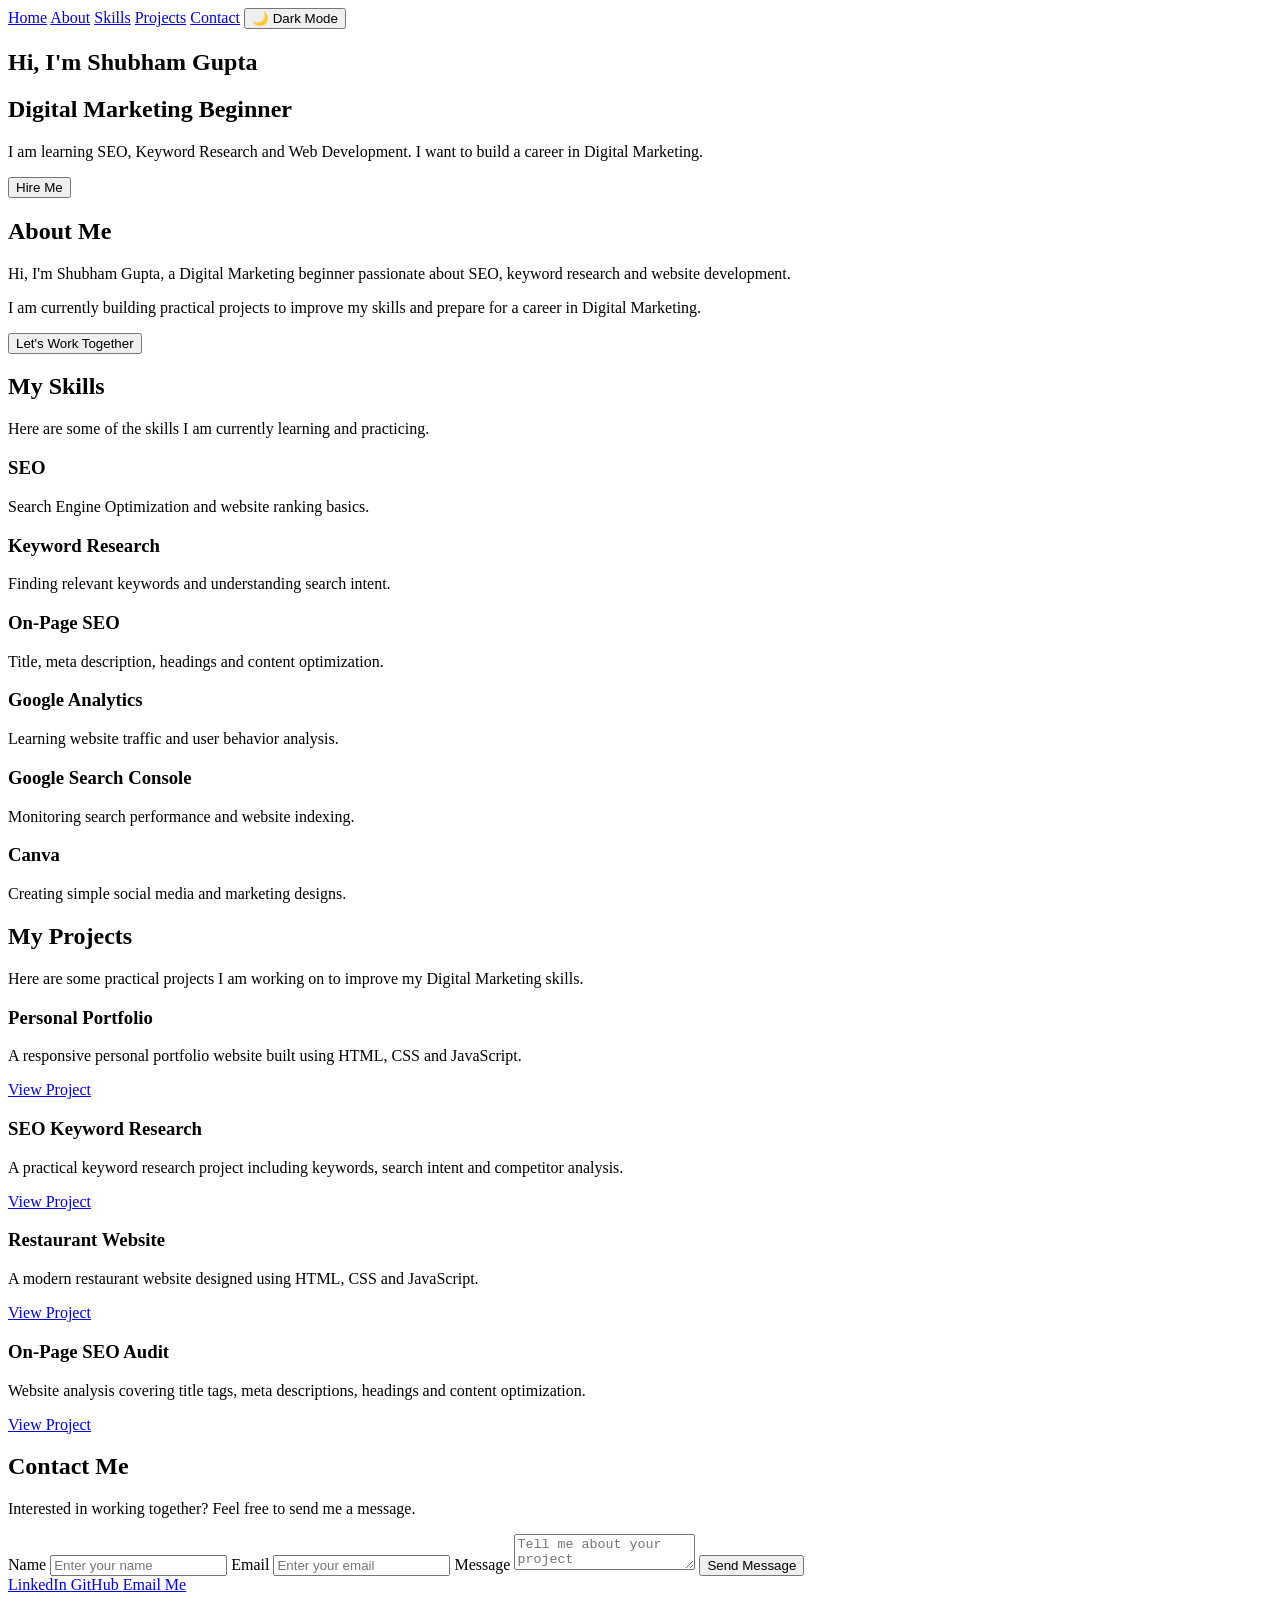
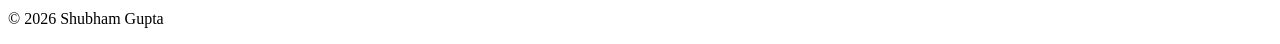
==== index.html @ 44d2be28 "Add files via upload" ====
<!DOCTYPE html>
<html lang="en">

<head>
    <meta charset="UTF-8">
    <meta name="viewport" content="width=device-width, initial-scale=1.0">

    <title>Shubham Gupta | Digital Marketing Portfolio</title>

    <link rel="stylesheet" href="style.css">
</head>

<body>

    <!-- Navigation -->
    <nav>
        <a href="#home">Home</a>
        <a href="#about">About</a>
        <a href="#skills">Skills</a>
        <a href="#projects">Projects</a>
        <a href="#contact">Contact</a>

        <button onclick="toggleDarkMode()">🌙 Dark Mode</button>
    </nav>


    <!-- Main Content -->
    <main>

        <!-- Home -->
        <section id="home" class="hero">

            <h1>Hi, I'm Shubham Gupta</h1>

            <h2>Digital Marketing Beginner</h2>

            <p>
                I am learning SEO, Keyword Research and Web Development.
                I want to build a career in Digital Marketing.
            </p>

            <button class="btn" onclick="showMessage()">
                Hire Me
            </button>

        </section>


        <!-- About -->
<section id="about">

    <h2>About Me</h2>

    <p>
        Hi, I'm Shubham Gupta, a Digital Marketing beginner
        passionate about SEO, keyword research and website development.
    </p>

    <p>
        I am currently building practical projects to improve my
        skills and prepare for a career in Digital Marketing.
    </p>

    <button class="btn" onclick="showMessage()">
        Let's Work Together
    </button>

</section>


   <!-- Skills -->
<section id="skills">

    <h2>My Skills</h2>

    <p>
        Here are some of the skills I am currently learning
        and practicing.
    </p>

    <div class="skill-container">

        <div class="skill-card">
            <h3>SEO</h3>
            <p>Search Engine Optimization and website ranking basics.</p>
        </div>

        <div class="skill-card">
            <h3>Keyword Research</h3>
            <p>Finding relevant keywords and understanding search intent.</p>
        </div>

        <div class="skill-card">
            <h3>On-Page SEO</h3>
            <p>Title, meta description, headings and content optimization.</p>
        </div>

        <div class="skill-card">
            <h3>Google Analytics</h3>
            <p>Learning website traffic and user behavior analysis.</p>
        </div>

        <div class="skill-card">
            <h3>Google Search Console</h3>
            <p>Monitoring search performance and website indexing.</p>
        </div>

        <div class="skill-card">
            <h3>Canva</h3>
            <p>Creating simple social media and marketing designs.</p>
        </div>

    </div>

</section>


<!-- Projects -->
<section id="projects">

    <h2>My Projects</h2>

    <p>
        Here are some practical projects I am working on
        to improve my Digital Marketing skills.
    </p>

    <div class="project-container">

        <div class="project-card">
            <h3>Personal Portfolio</h3>

            <p>
                A responsive personal portfolio website built
                using HTML, CSS and JavaScript.
            </p>

            <a href="#">View Project</a>
        </div>

        <div class="project-card">
            <h3>SEO Keyword Research</h3>

            <p>
                A practical keyword research project including
                keywords, search intent and competitor analysis.
            </p>

            <a href="#">View Project</a>
        </div>

        <div class="project-card">
            <h3>Restaurant Website</h3>

            <p>
                A modern restaurant website designed using
                HTML, CSS and JavaScript.
            </p>

            <a href="#">View Project</a>
        </div>

        <div class="project-card">
            <h3>On-Page SEO Audit</h3>

            <p>
                Website analysis covering title tags, meta
                descriptions, headings and content optimization.
            </p>

            <a href="#">View Project</a>
        </div>

    </div>

</section>

       <!-- Contact -->
<section id="contact">

    <h2>Contact Me</h2>

    <p>
        Interested in working together?
        Feel free to send me a message.
    </p>

    <form id="contactForm">

        <label>Name</label>
        <input 
            type="text" 
            placeholder="Enter your name"
        >

        <label>Email</label>
        <input 
            type="email" 
            placeholder="Enter your email"
        >

        <label>Message</label>
        <textarea 
            placeholder="Tell me about your project"
        ></textarea>

        <button type="submit">
            Send Message
        </button>

    </form>

    <div class="social-links">

    <a href="https://www.linkedin.com/" target="_blank">
        LinkedIn
    </a>

    <a href="https://github.com/" target="_blank">
        GitHub
    </a>

    <a href="mailto:your-email@gmail.com">
        Email Me
    </a>

</div>

</section>
    </main>


    <!-- Footer -->
    <footer>

        <p>
            © 2026 Shubham Gupta
        </p>

    </footer>


    <!-- JavaScript -->
    <script src="script.js"></script>

</body>

</html>
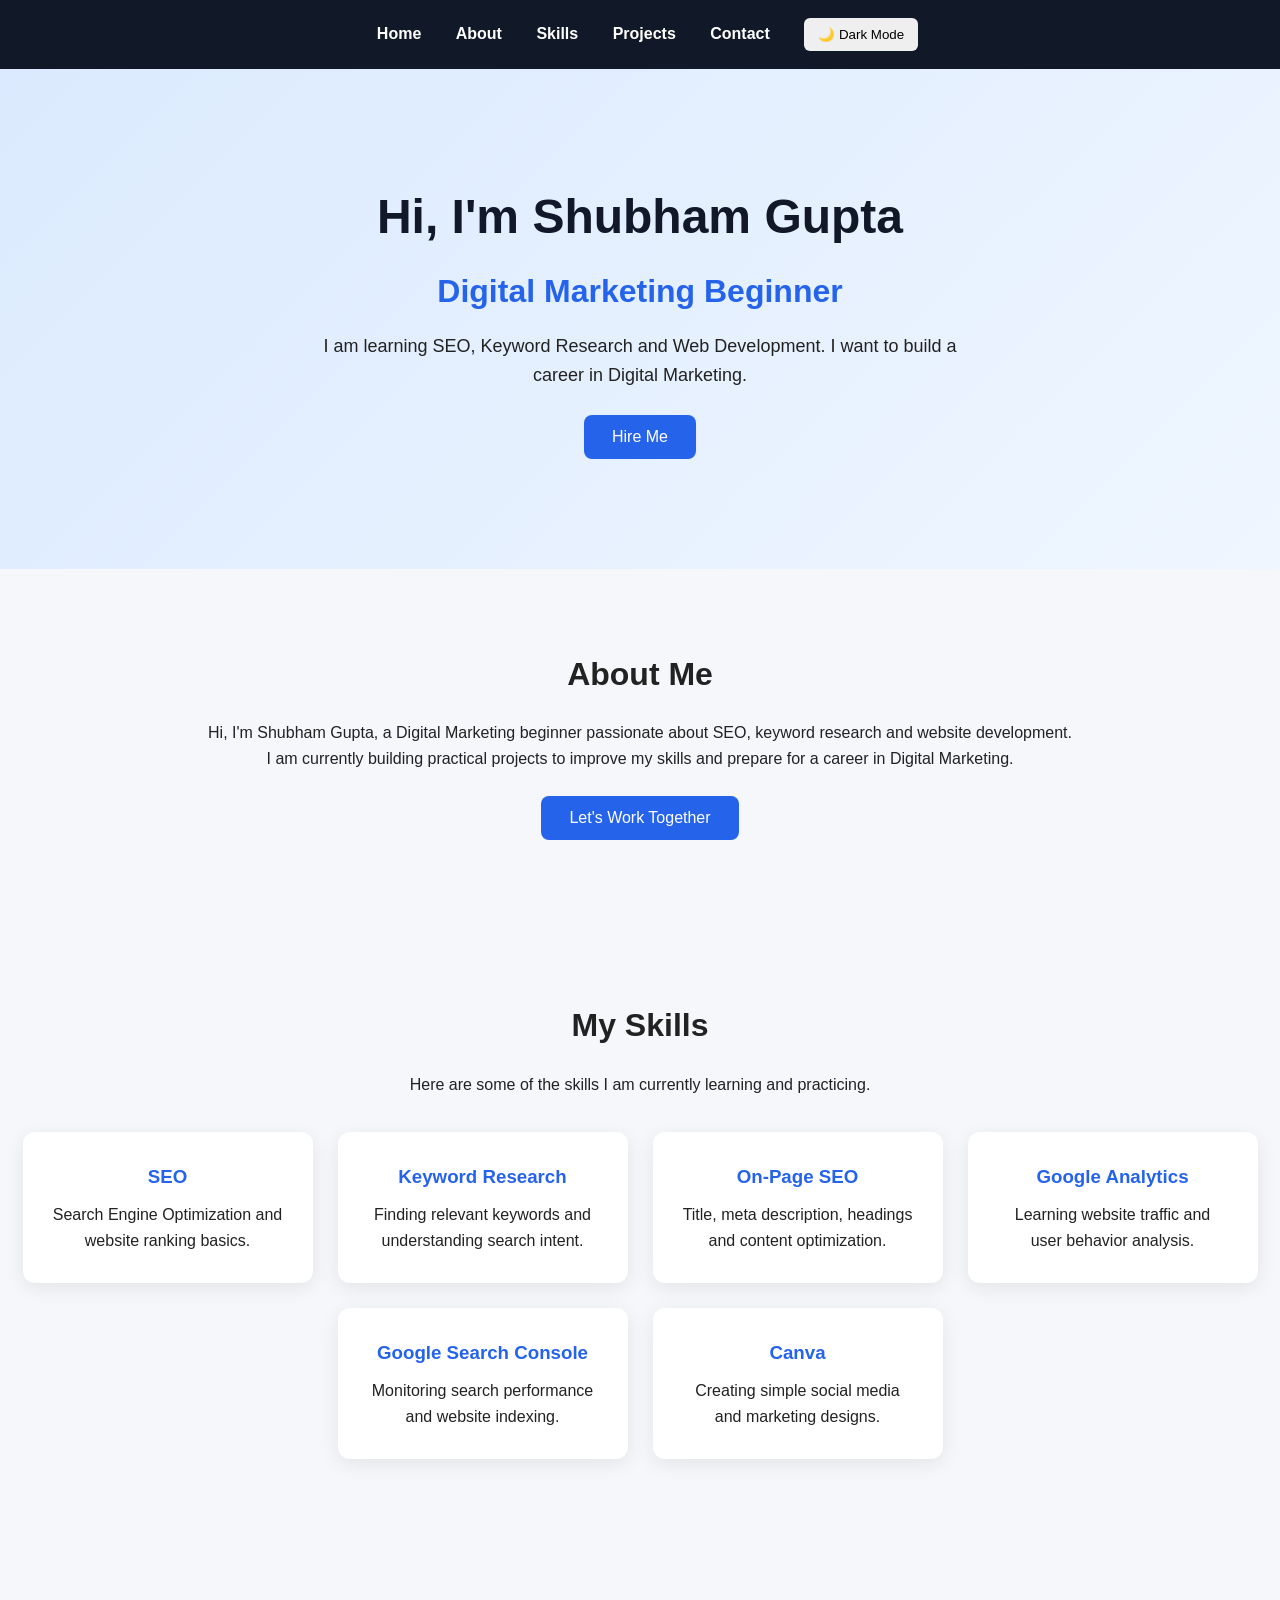
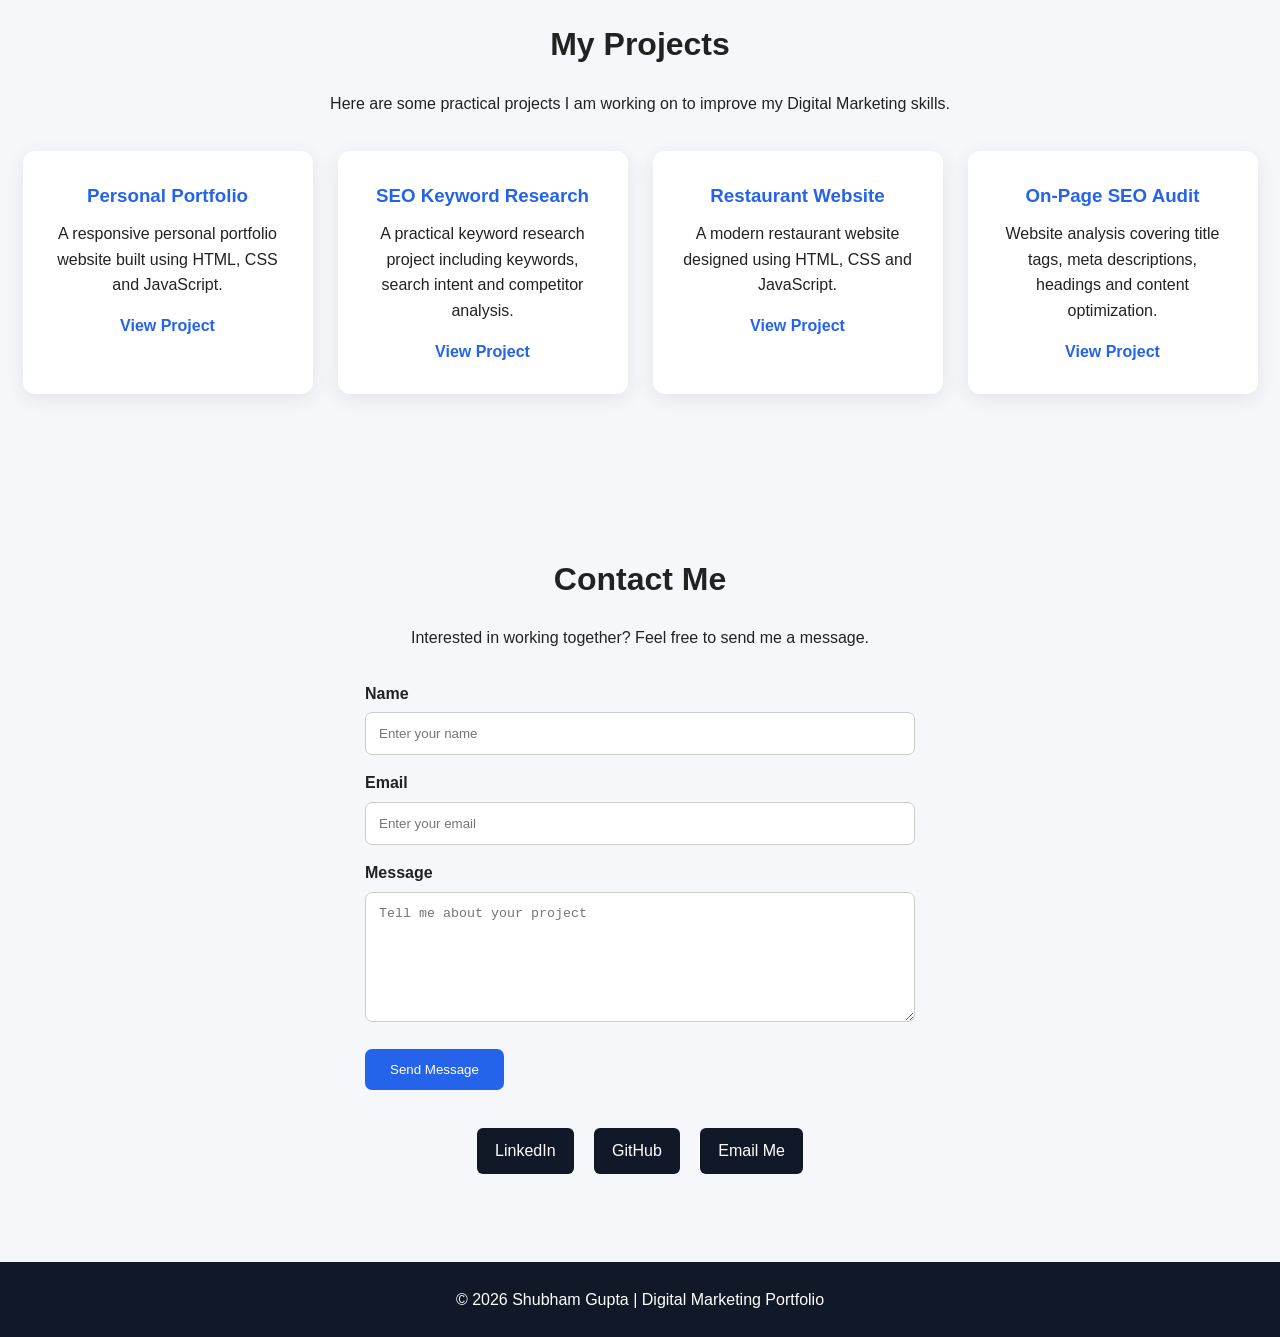
==== commit b524ad73: "Add files via upload" ====
--- a/index.html
+++ b/index.html
@@ -24,7 +24,6 @@
     </nav>
 
 
-    <!-- Main Content -->
     <main>
 
         <!-- Home -->
@@ -47,186 +46,205 @@
 
 
         <!-- About -->
-<section id="about">
-
-    <h2>About Me</h2>
-
-    <p>
-        Hi, I'm Shubham Gupta, a Digital Marketing beginner
-        passionate about SEO, keyword research and website development.
-    </p>
-
-    <p>
-        I am currently building practical projects to improve my
-        skills and prepare for a career in Digital Marketing.
-    </p>
-
-    <button class="btn" onclick="showMessage()">
-        Let's Work Together
-    </button>
-
-</section>
-
-
-   <!-- Skills -->
-<section id="skills">
-
-    <h2>My Skills</h2>
-
-    <p>
-        Here are some of the skills I am currently learning
-        and practicing.
-    </p>
-
-    <div class="skill-container">
-
-        <div class="skill-card">
-            <h3>SEO</h3>
-            <p>Search Engine Optimization and website ranking basics.</p>
-        </div>
-
-        <div class="skill-card">
-            <h3>Keyword Research</h3>
-            <p>Finding relevant keywords and understanding search intent.</p>
-        </div>
-
-        <div class="skill-card">
-            <h3>On-Page SEO</h3>
-            <p>Title, meta description, headings and content optimization.</p>
-        </div>
-
-        <div class="skill-card">
-            <h3>Google Analytics</h3>
-            <p>Learning website traffic and user behavior analysis.</p>
-        </div>
-
-        <div class="skill-card">
-            <h3>Google Search Console</h3>
-            <p>Monitoring search performance and website indexing.</p>
-        </div>
-
-        <div class="skill-card">
-            <h3>Canva</h3>
-            <p>Creating simple social media and marketing designs.</p>
-        </div>
-
-    </div>
-
-</section>
-
-
-<!-- Projects -->
-<section id="projects">
-
-    <h2>My Projects</h2>
-
-    <p>
-        Here are some practical projects I am working on
-        to improve my Digital Marketing skills.
-    </p>
-
-    <div class="project-container">
-
-        <div class="project-card">
-            <h3>Personal Portfolio</h3>
-
-            <p>
-                A responsive personal portfolio website built
-                using HTML, CSS and JavaScript.
-            </p>
-
-            <a href="#">View Project</a>
-        </div>
-
-        <div class="project-card">
-            <h3>SEO Keyword Research</h3>
-
-            <p>
-                A practical keyword research project including
-                keywords, search intent and competitor analysis.
-            </p>
-
-            <a href="#">View Project</a>
-        </div>
-
-        <div class="project-card">
-            <h3>Restaurant Website</h3>
-
-            <p>
-                A modern restaurant website designed using
-                HTML, CSS and JavaScript.
-            </p>
-
-            <a href="#">View Project</a>
-        </div>
-
-        <div class="project-card">
-            <h3>On-Page SEO Audit</h3>
-
-            <p>
-                Website analysis covering title tags, meta
-                descriptions, headings and content optimization.
-            </p>
-
-            <a href="#">View Project</a>
-        </div>
-
-    </div>
-
-</section>
-
-       <!-- Contact -->
-<section id="contact">
-
-    <h2>Contact Me</h2>
-
-    <p>
-        Interested in working together?
-        Feel free to send me a message.
-    </p>
-
-    <form id="contactForm">
-
-        <label>Name</label>
-        <input 
-            type="text" 
-            placeholder="Enter your name"
-        >
-
-        <label>Email</label>
-        <input 
-            type="email" 
-            placeholder="Enter your email"
-        >
-
-        <label>Message</label>
-        <textarea 
-            placeholder="Tell me about your project"
-        ></textarea>
-
-        <button type="submit">
-            Send Message
-        </button>
-
-    </form>
-
-    <div class="social-links">
-
-    <a href="https://www.linkedin.com/" target="_blank">
-        LinkedIn
-    </a>
-
-    <a href="https://github.com/" target="_blank">
-        GitHub
-    </a>
-
-    <a href="mailto:your-email@gmail.com">
-        Email Me
-    </a>
-
-</div>
-
-</section>
+        <section id="about">
+
+            <h2>About Me</h2>
+
+            <p>
+                Hi, I'm Shubham Gupta, a Digital Marketing beginner
+                passionate about SEO, keyword research and website development.
+            </p>
+
+            <p>
+                I am currently building practical projects to improve my
+                skills and prepare for a career in Digital Marketing.
+            </p>
+
+            <button class="btn" onclick="showMessage()">
+                Let's Work Together
+            </button>
+
+        </section>
+
+
+        <!-- Skills -->
+        <section id="skills">
+
+            <h2>My Skills</h2>
+
+            <p>
+                Here are some of the skills I am currently learning
+                and practicing.
+            </p>
+
+            <div class="skill-container">
+
+                <div class="skill-card">
+                    <h3>SEO</h3>
+                    <p>
+                        Search Engine Optimization and website ranking basics.
+                    </p>
+                </div>
+
+                <div class="skill-card">
+                    <h3>Keyword Research</h3>
+                    <p>
+                        Finding relevant keywords and understanding search intent.
+                    </p>
+                </div>
+
+                <div class="skill-card">
+                    <h3>On-Page SEO</h3>
+                    <p>
+                        Title, meta description, headings and content optimization.
+                    </p>
+                </div>
+
+                <div class="skill-card">
+                    <h3>Google Analytics</h3>
+                    <p>
+                        Learning website traffic and user behavior analysis.
+                    </p>
+                </div>
+
+                <div class="skill-card">
+                    <h3>Google Search Console</h3>
+                    <p>
+                        Monitoring search performance and website indexing.
+                    </p>
+                </div>
+
+                <div class="skill-card">
+                    <h3>Canva</h3>
+                    <p>
+                        Creating simple social media and marketing designs.
+                    </p>
+                </div>
+
+            </div>
+
+        </section>
+
+
+        <!-- Projects -->
+        <section id="projects">
+
+            <h2>My Projects</h2>
+
+            <p>
+                Here are some practical projects I am working on
+                to improve my Digital Marketing skills.
+            </p>
+
+            <div class="project-container">
+
+                <div class="project-card">
+                    <h3>Personal Portfolio</h3>
+
+                    <p>
+                        A responsive personal portfolio website built
+                        using HTML, CSS and JavaScript.
+                    </p>
+
+                    <a href="#">View Project</a>
+                </div>
+
+                <div class="project-card">
+                    <h3>SEO Keyword Research</h3>
+
+                    <p>
+                        A practical keyword research project including
+                        keywords, search intent and competitor analysis.
+                    </p>
+
+                    <a href="#">View Project</a>
+                </div>
+
+                <div class="project-card">
+                    <h3>Restaurant Website</h3>
+
+                    <p>
+                        A modern restaurant website designed using
+                        HTML, CSS and JavaScript.
+                    </p>
+
+                    <a href="#">View Project</a>
+                </div>
+
+                <div class="project-card">
+                    <h3>On-Page SEO Audit</h3>
+
+                    <p>
+                        Website analysis covering title tags, meta
+                        descriptions, headings and content optimization.
+                    </p>
+
+                    <a href="#">View Project</a>
+                </div>
+
+            </div>
+
+        </section>
+
+
+        <!-- Contact -->
+        <section id="contact">
+
+            <h2>Contact Me</h2>
+
+            <p>
+                Interested in working together?
+                Feel free to send me a message.
+            </p>
+
+            <form id="contactForm">
+
+                <label>Name</label>
+
+                <input
+                    type="text"
+                    placeholder="Enter your name"
+                >
+
+                <label>Email</label>
+
+                <input
+                    type="email"
+                    placeholder="Enter your email"
+                >
+
+                <label>Message</label>
+
+                <textarea
+                    placeholder="Tell me about your project"
+                ></textarea>
+
+                <button type="submit">
+                    Send Message
+                </button>
+
+            </form>
+
+
+            <!-- Social Links -->
+            <div class="social-links">
+
+                <a href="https://www.linkedin.com/" target="_blank">
+                    LinkedIn
+                </a>
+
+                <a href="https://github.com/" target="_blank">
+                    GitHub
+                </a>
+
+                <a href="mailto:your-email@gmail.com">
+                    Email Me
+                </a>
+
+            </div>
+
+        </section>
+
     </main>
 
 
@@ -234,7 +252,7 @@
     <footer>
 
         <p>
-            © 2026 Shubham Gupta
+            © 2026 Shubham Gupta | Digital Marketing Portfolio
         </p>
 
     </footer>
--- a/style.css
+++ b/style.css
@@ -0,0 +1,273 @@
+* {
+    margin: 0;
+    padding: 0;
+    box-sizing: border-box;
+}
+
+html {
+    scroll-behavior: smooth;
+}
+
+body {
+    font-family: Arial, sans-serif;
+    background: #f5f7fb;
+    color: #222;
+    line-height: 1.6;
+}
+
+/* NAVBAR */
+nav {
+    position: sticky;
+    top: 0;
+    z-index: 1000;
+    background: #111827;
+    padding: 18px;
+    text-align: center;
+}
+
+nav a {
+    color: white;
+    text-decoration: none;
+    margin: 0 15px;
+    font-weight: bold;
+}
+
+nav a:hover {
+    color: #38bdf8;
+}
+
+nav button {
+    padding: 9px 14px;
+    margin-left: 15px;
+    border: none;
+    border-radius: 6px;
+    cursor: pointer;
+}
+
+/* SECTIONS */
+section {
+    padding: 80px 20px;
+    text-align: center;
+    opacity: 0;
+    transform: translateY(40px);
+    transition: 0.6s ease;
+}
+
+section.show {
+    opacity: 1;
+    transform: translateY(0);
+}
+
+/* HOME */
+.hero {
+    min-height: 500px;
+    display: flex;
+    flex-direction: column;
+    justify-content: center;
+    align-items: center;
+    background: linear-gradient(135deg, #dbeafe, #eff6ff);
+}
+
+.hero h1 {
+    font-size: 48px;
+    color: #111827;
+    margin-bottom: 10px;
+}
+
+.hero h2 {
+    color: #2563eb;
+    margin-bottom: 15px;
+}
+
+.hero p {
+    max-width: 650px;
+    font-size: 18px;
+}
+
+/* BUTTON */
+.btn {
+    margin-top: 25px;
+    padding: 13px 28px;
+    background: #2563eb;
+    color: white;
+    border: none;
+    border-radius: 8px;
+    cursor: pointer;
+    font-size: 16px;
+    transition: 0.3s;
+}
+
+.btn:hover {
+    background: #1d4ed8;
+    transform: translateY(-3px);
+}
+
+/* HEADINGS */
+section h2 {
+    font-size: 32px;
+    margin-bottom: 20px;
+}
+
+/* SKILLS & PROJECTS */
+.skill-container,
+.project-container {
+    display: flex;
+    justify-content: center;
+    gap: 25px;
+    flex-wrap: wrap;
+    margin-top: 35px;
+}
+
+.skill-card,
+.project-card {
+    background: white;
+    padding: 30px;
+    width: 290px;
+    border-radius: 12px;
+    box-shadow: 0 5px 20px rgba(0, 0, 0, 0.08);
+    transition: 0.3s;
+}
+
+.skill-card:hover,
+.project-card:hover {
+    transform: translateY(-8px);
+    box-shadow: 0 10px 25px rgba(0, 0, 0, 0.15);
+}
+
+.skill-card h3,
+.project-card h3 {
+    color: #2563eb;
+    margin-bottom: 10px;
+}
+
+.project-card a {
+    display: inline-block;
+    margin-top: 15px;
+    color: #2563eb;
+    font-weight: bold;
+    text-decoration: none;
+}
+
+/* CONTACT */
+form {
+    max-width: 550px;
+    margin: 30px auto;
+    text-align: left;
+}
+
+form label {
+    display: block;
+    margin-top: 15px;
+    font-weight: bold;
+}
+
+form input,
+form textarea {
+    width: 100%;
+    padding: 13px;
+    margin-top: 6px;
+    border: 1px solid #ccc;
+    border-radius: 7px;
+}
+
+form textarea {
+    height: 130px;
+}
+
+form button {
+    margin-top: 20px;
+    padding: 13px 25px;
+    background: #2563eb;
+    color: white;
+    border: none;
+    border-radius: 7px;
+    cursor: pointer;
+}
+
+/* FOOTER */
+footer {
+    background: #111827;
+    color: white;
+    text-align: center;
+    padding: 25px;
+}
+
+/* DARK MODE */
+.dark-mode {
+    background: #111827;
+    color: white;
+}
+
+.dark-mode .hero {
+    background: #1f2937;
+}
+
+.dark-mode .skill-card,
+.dark-mode .project-card {
+    background: #1f2937;
+    color: white;
+}
+
+.dark-mode .hero h1 {
+    color: white;
+}
+
+.dark-mode input,
+.dark-mode textarea {
+    background: #374151;
+    color: white;
+}
+
+/* MOBILE */
+@media (max-width: 768px) {
+
+    nav {
+        display: flex;
+        flex-direction: column;
+        gap: 12px;
+    }
+
+    nav a {
+        margin: 0;
+    }
+
+    nav button {
+        margin-left: 0;
+    }
+
+    .hero h1 {
+        font-size: 32px;
+    }
+
+    .hero p {
+        font-size: 16px;
+    }
+
+    .skill-container,
+    .project-container {
+        flex-direction: column;
+        align-items: center;
+    }
+
+    .skill-card,
+    .project-card {
+        width: 90%;
+    }
+}
+.social-links {
+    margin-top: 25px;
+}
+
+.social-links a {
+    display: inline-block;
+    margin: 8px;
+    padding: 10px 18px;
+    background: #111827;
+    color: white;
+    text-decoration: none;
+    border-radius: 6px;
+}
+
+.social-links a:hover {
+    background: #2563eb;
+}
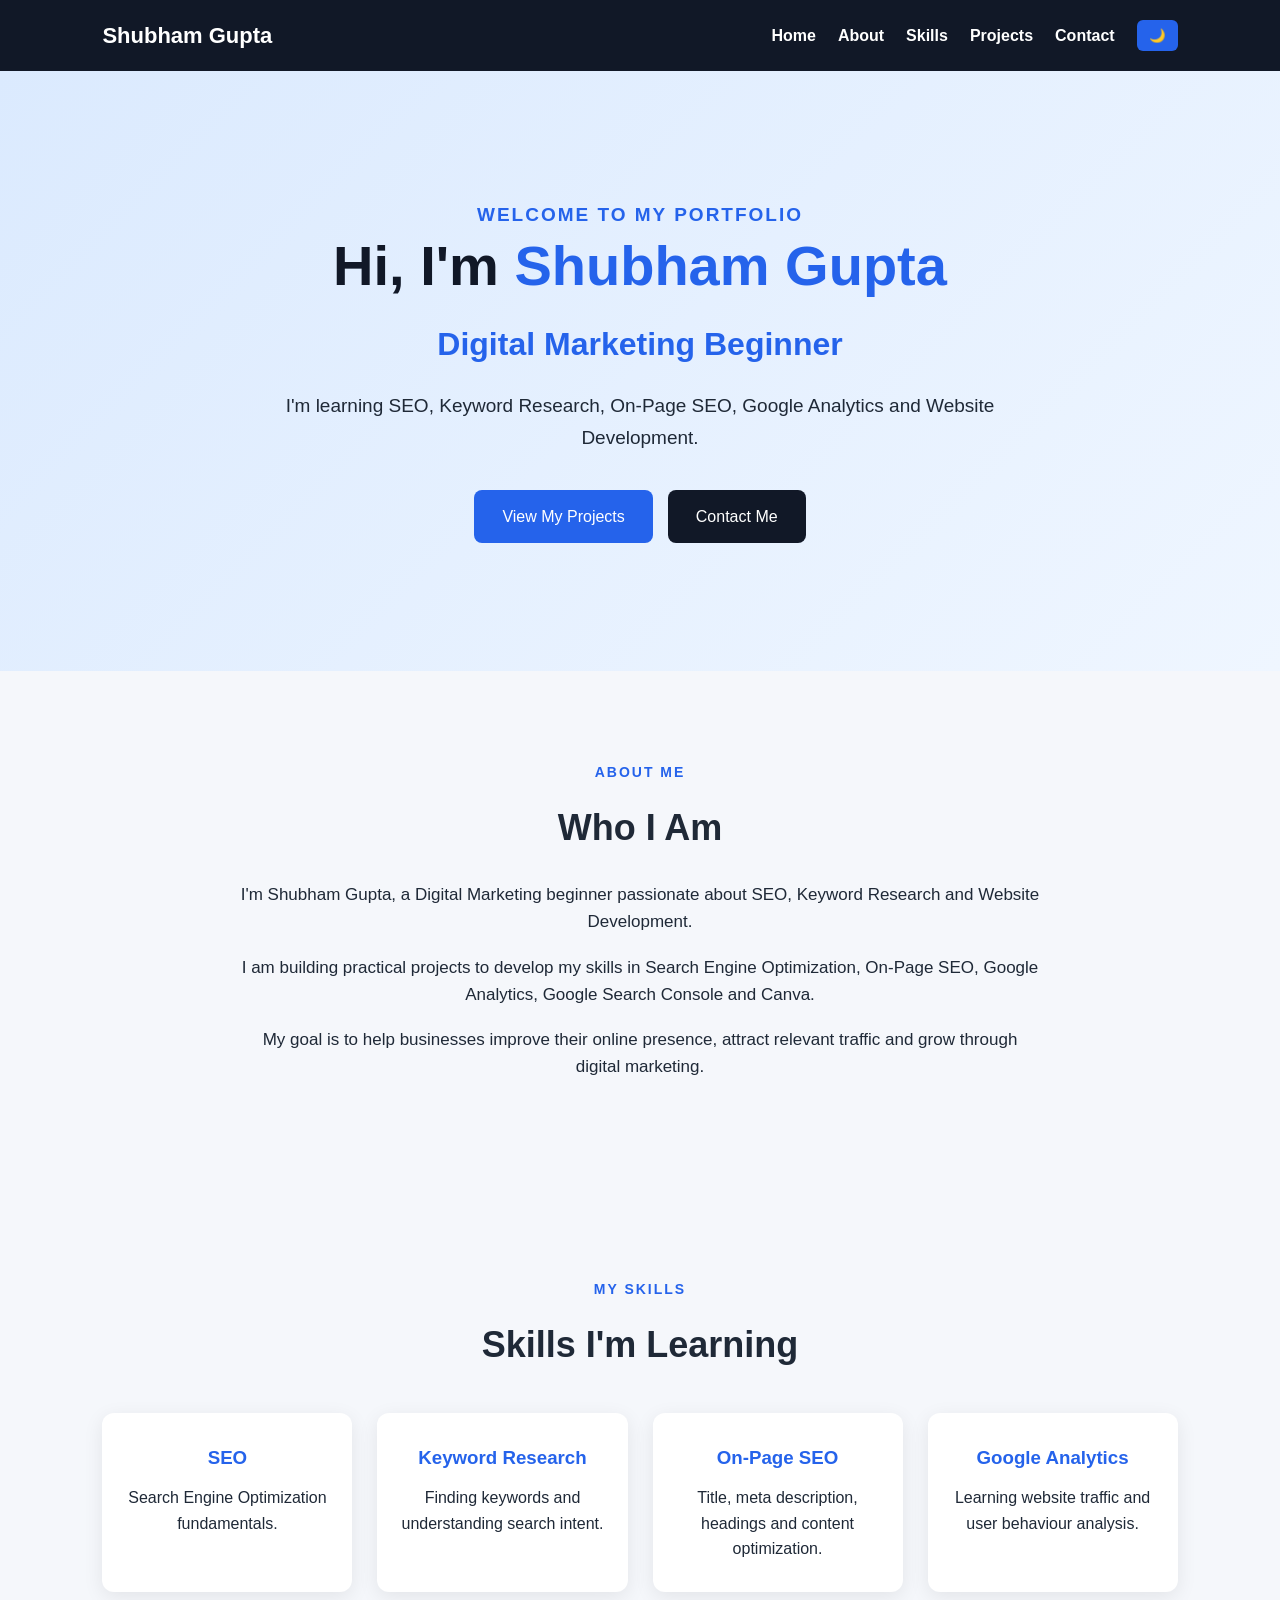
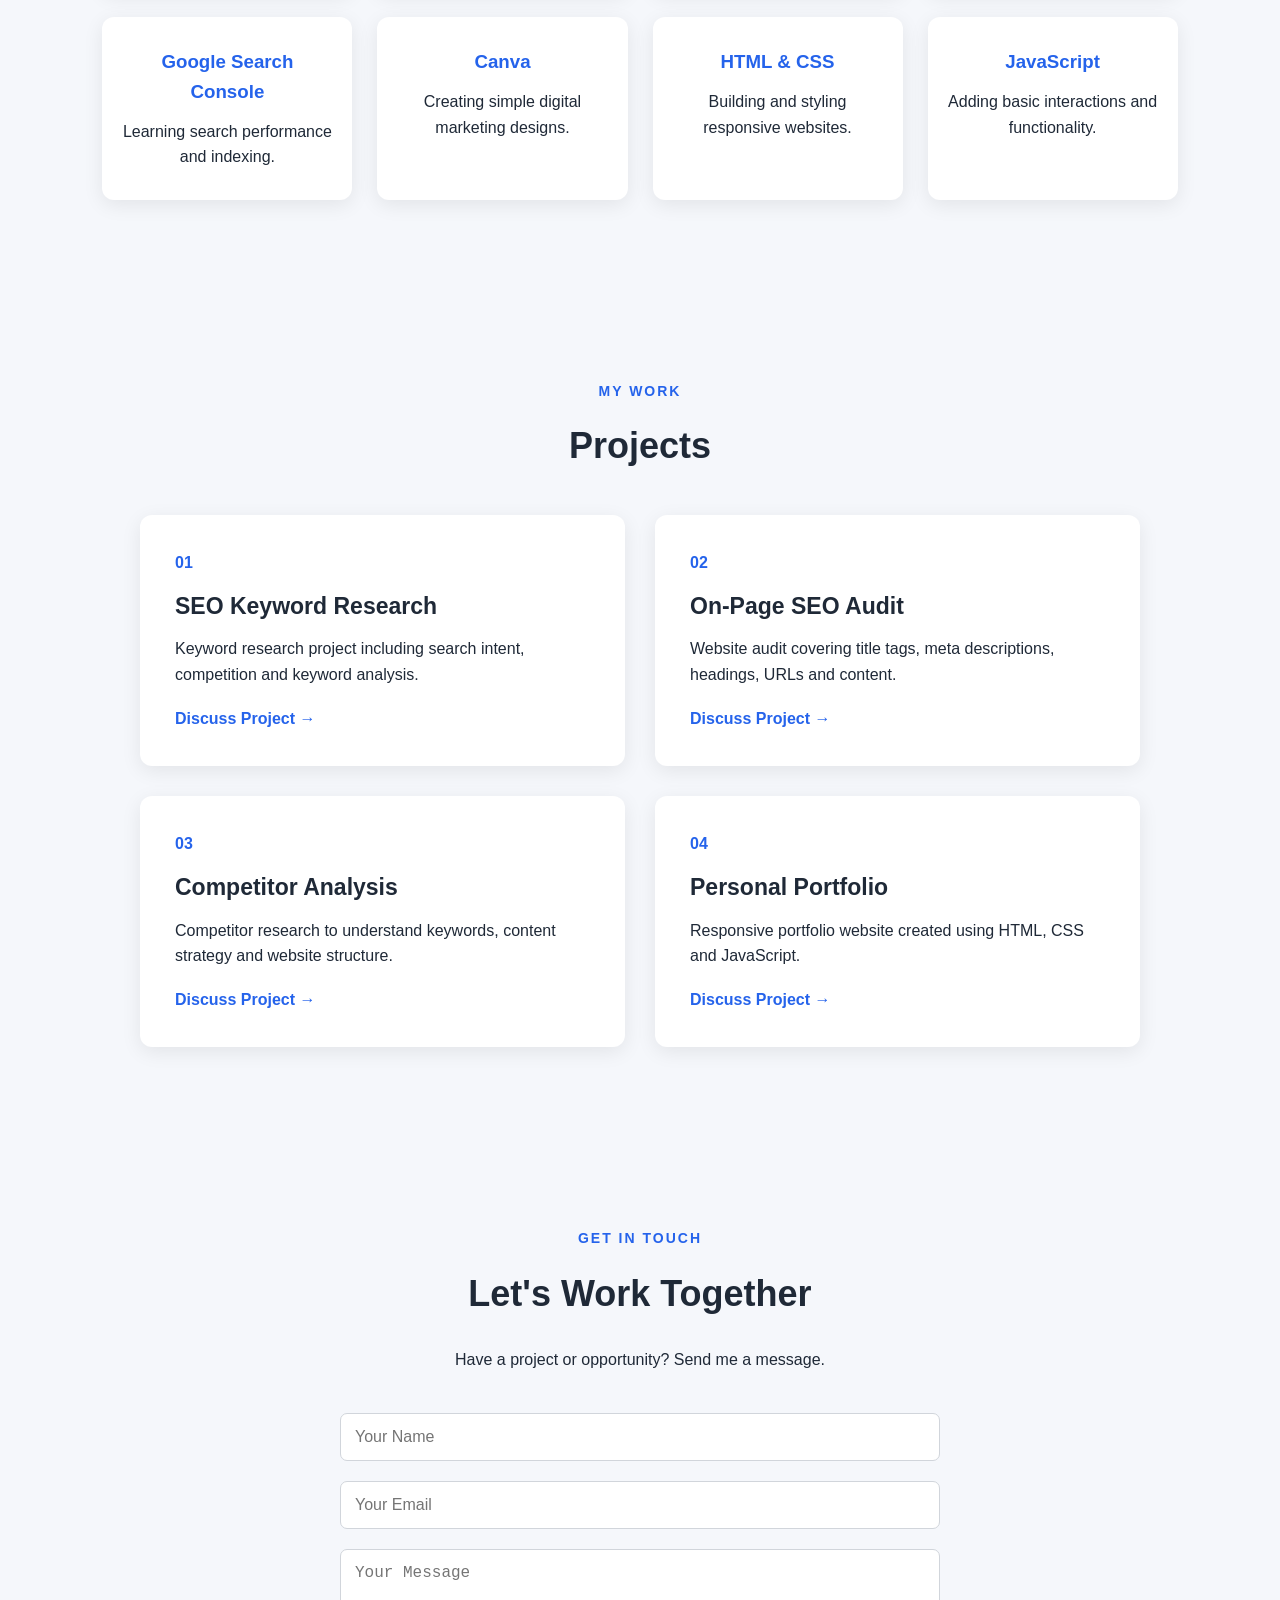
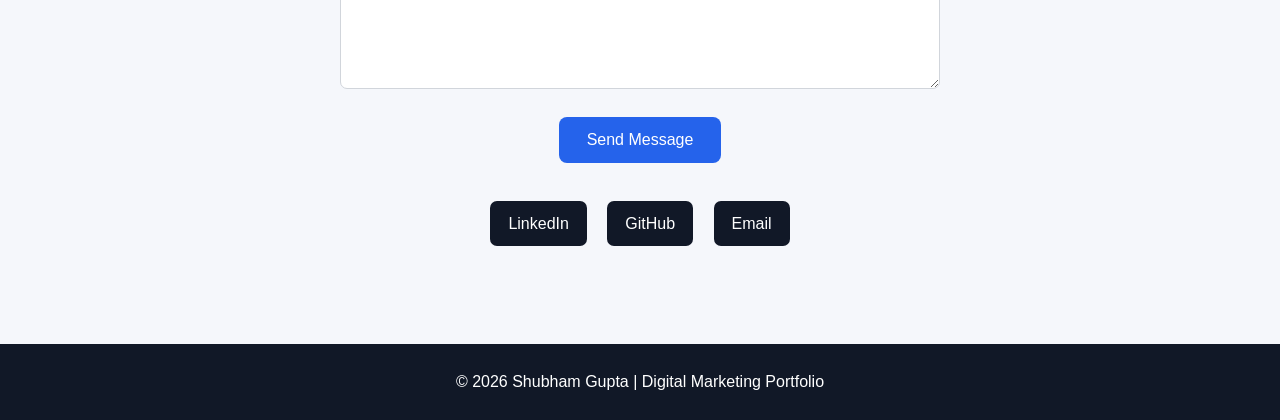
==== commit 2d84a939: "Add files via upload" ====
--- a/index.html
+++ b/index.html
@@ -1,6 +1,5 @@
 <!DOCTYPE html>
 <html lang="en">
-
 <head>
     <meta charset="UTF-8">
     <meta name="viewport" content="width=device-width, initial-scale=1.0">
@@ -12,255 +11,234 @@
 
 <body>
 
-    <!-- Navigation -->
-    <nav>
+<nav>
+    <div class="logo">Shubham Gupta</div>
+
+    <div class="nav-links">
         <a href="#home">Home</a>
         <a href="#about">About</a>
         <a href="#skills">Skills</a>
         <a href="#projects">Projects</a>
         <a href="#contact">Contact</a>
-
-        <button onclick="toggleDarkMode()">🌙 Dark Mode</button>
-    </nav>
-
-
-    <main>
-
-        <!-- Home -->
-        <section id="home" class="hero">
-
-            <h1>Hi, I'm Shubham Gupta</h1>
-
-            <h2>Digital Marketing Beginner</h2>
-
-            <p>
-                I am learning SEO, Keyword Research and Web Development.
-                I want to build a career in Digital Marketing.
-            </p>
-
-            <button class="btn" onclick="showMessage()">
-                Hire Me
-            </button>
-
-        </section>
-
-
-        <!-- About -->
-        <section id="about">
-
-            <h2>About Me</h2>
-
-            <p>
-                Hi, I'm Shubham Gupta, a Digital Marketing beginner
-                passionate about SEO, keyword research and website development.
-            </p>
-
-            <p>
-                I am currently building practical projects to improve my
-                skills and prepare for a career in Digital Marketing.
-            </p>
-
-            <button class="btn" onclick="showMessage()">
-                Let's Work Together
-            </button>
-
-        </section>
-
-
-        <!-- Skills -->
-        <section id="skills">
-
-            <h2>My Skills</h2>
-
-            <p>
-                Here are some of the skills I am currently learning
-                and practicing.
-            </p>
-
-            <div class="skill-container">
-
-                <div class="skill-card">
-                    <h3>SEO</h3>
-                    <p>
-                        Search Engine Optimization and website ranking basics.
-                    </p>
-                </div>
-
-                <div class="skill-card">
-                    <h3>Keyword Research</h3>
-                    <p>
-                        Finding relevant keywords and understanding search intent.
-                    </p>
-                </div>
-
-                <div class="skill-card">
-                    <h3>On-Page SEO</h3>
-                    <p>
-                        Title, meta description, headings and content optimization.
-                    </p>
-                </div>
-
-                <div class="skill-card">
-                    <h3>Google Analytics</h3>
-                    <p>
-                        Learning website traffic and user behavior analysis.
-                    </p>
-                </div>
-
-                <div class="skill-card">
-                    <h3>Google Search Console</h3>
-                    <p>
-                        Monitoring search performance and website indexing.
-                    </p>
-                </div>
-
-                <div class="skill-card">
-                    <h3>Canva</h3>
-                    <p>
-                        Creating simple social media and marketing designs.
-                    </p>
-                </div>
-
-            </div>
-
-        </section>
-
-
-        <!-- Projects -->
-        <section id="projects">
-
-            <h2>My Projects</h2>
-
-            <p>
-                Here are some practical projects I am working on
-                to improve my Digital Marketing skills.
-            </p>
-
-            <div class="project-container">
-
-                <div class="project-card">
-                    <h3>Personal Portfolio</h3>
-
-                    <p>
-                        A responsive personal portfolio website built
-                        using HTML, CSS and JavaScript.
-                    </p>
-
-                    <a href="#">View Project</a>
-                </div>
-
-                <div class="project-card">
-                    <h3>SEO Keyword Research</h3>
-
-                    <p>
-                        A practical keyword research project including
-                        keywords, search intent and competitor analysis.
-                    </p>
-
-                    <a href="#">View Project</a>
-                </div>
-
-                <div class="project-card">
-                    <h3>Restaurant Website</h3>
-
-                    <p>
-                        A modern restaurant website designed using
-                        HTML, CSS and JavaScript.
-                    </p>
-
-                    <a href="#">View Project</a>
-                </div>
-
-                <div class="project-card">
-                    <h3>On-Page SEO Audit</h3>
-
-                    <p>
-                        Website analysis covering title tags, meta
-                        descriptions, headings and content optimization.
-                    </p>
-
-                    <a href="#">View Project</a>
-                </div>
-
-            </div>
-
-        </section>
-
-
-        <!-- Contact -->
-        <section id="contact">
-
-            <h2>Contact Me</h2>
-
-            <p>
-                Interested in working together?
-                Feel free to send me a message.
-            </p>
-
-            <form id="contactForm">
-
-                <label>Name</label>
-
-                <input
-                    type="text"
-                    placeholder="Enter your name"
-                >
-
-                <label>Email</label>
-
-                <input
-                    type="email"
-                    placeholder="Enter your email"
-                >
-
-                <label>Message</label>
-
-                <textarea
-                    placeholder="Tell me about your project"
-                ></textarea>
-
-                <button type="submit">
-                    Send Message
-                </button>
-
-            </form>
-
-
-            <!-- Social Links -->
-            <div class="social-links">
-
-                <a href="https://www.linkedin.com/" target="_blank">
-                    LinkedIn
-                </a>
-
-                <a href="https://github.com/" target="_blank">
-                    GitHub
-                </a>
-
-                <a href="mailto:your-email@gmail.com">
-                    Email Me
-                </a>
-
-            </div>
-
-        </section>
-
-    </main>
-
-
-    <!-- Footer -->
-    <footer>
-
-        <p>
-            © 2026 Shubham Gupta | Digital Marketing Portfolio
-        </p>
-
-    </footer>
-
-
-    <!-- JavaScript -->
-    <script src="script.js"></script>
+        <button onclick="toggleDarkMode()">🌙</button>
+    </div>
+</nav>
+
+<main>
+
+<section id="home" class="hero">
+
+    <div class="hero-content">
+
+        <p class="small-title">WELCOME TO MY PORTFOLIO</p>
+
+        <h1>Hi, I'm <span>Shubham Gupta</span></h1>
+
+        <h2>Digital Marketing Beginner</h2>
+
+        <p>
+            I'm learning SEO, Keyword Research, On-Page SEO,
+            Google Analytics and Website Development.
+        </p>
+
+        <div class="hero-buttons">
+            <a href="#projects" class="btn">View My Projects</a>
+            <a href="#contact" class="btn secondary-btn">Contact Me</a>
+        </div>
+
+    </div>
+
+</section>
+
+
+<section id="about">
+
+    <p class="section-title">ABOUT ME</p>
+
+    <h2>Who I Am</h2>
+
+    <div class="about-content">
+
+        <p>
+            I'm Shubham Gupta, a Digital Marketing beginner passionate
+            about SEO, Keyword Research and Website Development.
+        </p>
+
+        <p>
+            I am building practical projects to develop my skills in
+            Search Engine Optimization, On-Page SEO, Google Analytics,
+            Google Search Console and Canva.
+        </p>
+
+        <p>
+            My goal is to help businesses improve their online presence,
+            attract relevant traffic and grow through digital marketing.
+        </p>
+
+    </div>
+
+</section>
+
+
+<section id="skills">
+
+    <p class="section-title">MY SKILLS</p>
+
+    <h2>Skills I'm Learning</h2>
+
+    <div class="skill-container">
+
+        <div class="skill-card">
+            <h3>SEO</h3>
+            <p>Search Engine Optimization fundamentals.</p>
+        </div>
+
+        <div class="skill-card">
+            <h3>Keyword Research</h3>
+            <p>Finding keywords and understanding search intent.</p>
+        </div>
+
+        <div class="skill-card">
+            <h3>On-Page SEO</h3>
+            <p>Title, meta description, headings and content optimization.</p>
+        </div>
+
+        <div class="skill-card">
+            <h3>Google Analytics</h3>
+            <p>Learning website traffic and user behaviour analysis.</p>
+        </div>
+
+        <div class="skill-card">
+            <h3>Google Search Console</h3>
+            <p>Learning search performance and indexing.</p>
+        </div>
+
+        <div class="skill-card">
+            <h3>Canva</h3>
+            <p>Creating simple digital marketing designs.</p>
+        </div>
+
+        <div class="skill-card">
+            <h3>HTML & CSS</h3>
+            <p>Building and styling responsive websites.</p>
+        </div>
+
+        <div class="skill-card">
+            <h3>JavaScript</h3>
+            <p>Adding basic interactions and functionality.</p>
+        </div>
+
+    </div>
+
+</section>
+
+
+<section id="projects">
+
+    <p class="section-title">MY WORK</p>
+
+    <h2>Projects</h2>
+
+    <div class="project-container">
+
+        <div class="project-card">
+            <span>01</span>
+            <h3>SEO Keyword Research</h3>
+            <p>
+                Keyword research project including search intent,
+                competition and keyword analysis.
+            </p>
+            <a href="#contact">Discuss Project →</a>
+        </div>
+
+        <div class="project-card">
+            <span>02</span>
+            <h3>On-Page SEO Audit</h3>
+            <p>
+                Website audit covering title tags, meta descriptions,
+                headings, URLs and content.
+            </p>
+            <a href="#contact">Discuss Project →</a>
+        </div>
+
+        <div class="project-card">
+            <span>03</span>
+            <h3>Competitor Analysis</h3>
+            <p>
+                Competitor research to understand keywords,
+                content strategy and website structure.
+            </p>
+            <a href="#contact">Discuss Project →</a>
+        </div>
+
+        <div class="project-card">
+            <span>04</span>
+            <h3>Personal Portfolio</h3>
+            <p>
+                Responsive portfolio website created using
+                HTML, CSS and JavaScript.
+            </p>
+            <a href="#contact">Discuss Project →</a>
+        </div>
+
+    </div>
+
+</section>
+
+
+<section id="contact">
+
+    <p class="section-title">GET IN TOUCH</p>
+
+    <h2>Let's Work Together</h2>
+
+    <p class="contact-text">
+        Have a project or opportunity? Send me a message.
+    </p>
+
+    <form id="contactForm">
+
+        <input type="text" id="name" placeholder="Your Name">
+
+        <input type="email" id="email" placeholder="Your Email">
+
+        <textarea id="message" placeholder="Your Message"></textarea>
+
+        <button type="submit" class="btn">
+            Send Message
+        </button>
+
+    </form>
+
+    <div class="social-links">
+
+        <a href="https://www.linkedin.com/" target="_blank">
+            LinkedIn
+        </a>
+
+        <a href="https://github.com/" target="_blank">
+            GitHub
+        </a>
+
+        <a href="mailto:your-email@gmail.com">
+            Email
+        </a>
+
+    </div>
+
+</section>
+
+</main>
+
+
+<footer>
+
+    <p>© 2026 Shubham Gupta | Digital Marketing Portfolio</p>
+
+</footer>
+
+
+<script src="script.js"></script>
 
 </body>
-
 </html>
--- a/style.css
+++ b/style.css
@@ -11,24 +11,39 @@
 body {
     font-family: Arial, sans-serif;
     background: #f5f7fb;
-    color: #222;
+    color: #1f2937;
     line-height: 1.6;
+    transition: 0.3s;
 }
 
 /* NAVBAR */
+
 nav {
     position: sticky;
     top: 0;
     z-index: 1000;
+    display: flex;
+    justify-content: space-between;
+    align-items: center;
+    padding: 18px 8%;
     background: #111827;
-    padding: 18px;
-    text-align: center;
+}
+
+.logo {
+    color: white;
+    font-size: 22px;
+    font-weight: bold;
+}
+
+.nav-links {
+    display: flex;
+    align-items: center;
+    gap: 22px;
 }
 
 nav a {
     color: white;
     text-decoration: none;
-    margin: 0 15px;
     font-weight: bold;
 }
 
@@ -37,16 +52,99 @@
 }
 
 nav button {
-    padding: 9px 14px;
-    margin-left: 15px;
     border: none;
+    background: #2563eb;
+    color: white;
+    padding: 8px 12px;
     border-radius: 6px;
     cursor: pointer;
 }
 
+/* HERO */
+
+.hero {
+    min-height: 600px;
+    padding: 100px 20px;
+    display: flex;
+    justify-content: center;
+    align-items: center;
+    text-align: center;
+    background: linear-gradient(135deg, #dbeafe, #eff6ff);
+}
+
+.hero-content {
+    max-width: 900px;
+}
+
+.small-title,
+.section-title {
+    color: #2563eb;
+    font-size: 14px;
+    font-weight: bold;
+    letter-spacing: 2px;
+    margin-bottom: 15px;
+}
+
+.hero h1 {
+    font-size: 56px;
+    line-height: 1.2;
+    margin-bottom: 20px;
+    color: #111827;
+}
+
+.hero h1 span {
+    color: #2563eb;
+}
+
+.hero h2 {
+    font-size: 32px;
+    color: #2563eb;
+    margin-bottom: 20px;
+}
+
+.hero p {
+    max-width: 750px;
+    margin: auto;
+    font-size: 19px;
+    line-height: 1.7;
+}
+
+.hero-buttons {
+    display: flex;
+    justify-content: center;
+    gap: 15px;
+    margin-top: 35px;
+    flex-wrap: wrap;
+}
+
+/* BUTTON */
+
+.btn {
+    display: inline-block;
+    padding: 14px 28px;
+    background: #2563eb;
+    color: white;
+    border: none;
+    border-radius: 8px;
+    text-decoration: none;
+    cursor: pointer;
+    font-size: 16px;
+    transition: 0.3s;
+}
+
+.btn:hover {
+    background: #1d4ed8;
+    transform: translateY(-3px);
+}
+
+.secondary-btn {
+    background: #111827;
+}
+
 /* SECTIONS */
+
 section {
-    padding: 80px 20px;
+    padding: 90px 8%;
     text-align: center;
     opacity: 0;
     transform: translateY(40px);
@@ -58,202 +156,123 @@
     transform: translateY(0);
 }
 
-/* HOME */
-.hero {
-    min-height: 500px;
-    display: flex;
-    flex-direction: column;
-    justify-content: center;
-    align-items: center;
-    background: linear-gradient(135deg, #dbeafe, #eff6ff);
-}
-
-.hero h1 {
-    font-size: 48px;
-    color: #111827;
-    margin-bottom: 10px;
-}
-
-.hero h2 {
-    color: #2563eb;
-    margin-bottom: 15px;
-}
-
-.hero p {
-    max-width: 650px;
-    font-size: 18px;
-}
-
-/* BUTTON */
-.btn {
-    margin-top: 25px;
-    padding: 13px 28px;
-    background: #2563eb;
-    color: white;
-    border: none;
-    border-radius: 8px;
-    cursor: pointer;
-    font-size: 16px;
-    transition: 0.3s;
-}
-
-.btn:hover {
-    background: #1d4ed8;
-    transform: translateY(-3px);
-}
-
-/* HEADINGS */
 section h2 {
-    font-size: 32px;
-    margin-bottom: 20px;
-}
-
-/* SKILLS & PROJECTS */
-.skill-container,
-.project-container {
-    display: flex;
-    justify-content: center;
+    font-size: 36px;
+    margin-bottom: 25px;
+}
+
+/* ABOUT */
+
+.about-content {
+    max-width: 800px;
+    margin: auto;
+}
+
+.about-content p {
+    margin-bottom: 18px;
+    font-size: 17px;
+}
+
+/* SKILLS */
+
+.skill-container {
+    display: grid;
+    grid-template-columns: repeat(4, 1fr);
     gap: 25px;
-    flex-wrap: wrap;
-    margin-top: 35px;
-}
-
-.skill-card,
-.project-card {
+    max-width: 1200px;
+    margin: 40px auto 0;
+}
+
+.skill-card {
     background: white;
-    padding: 30px;
-    width: 290px;
+    padding: 30px 20px;
     border-radius: 12px;
     box-shadow: 0 5px 20px rgba(0, 0, 0, 0.08);
     transition: 0.3s;
 }
 
-.skill-card:hover,
+.skill-card:hover {
+    transform: translateY(-8px);
+}
+
+.skill-card h3 {
+    color: #2563eb;
+    margin-bottom: 12px;
+}
+
+/* PROJECTS */
+
+.project-container {
+    display: grid;
+    grid-template-columns: repeat(2, 1fr);
+    gap: 30px;
+    max-width: 1000px;
+    margin: 40px auto 0;
+}
+
+.project-card {
+    background: white;
+    padding: 35px;
+    text-align: left;
+    border-radius: 12px;
+    box-shadow: 0 5px 20px rgba(0, 0, 0, 0.08);
+    transition: 0.3s;
+}
+
 .project-card:hover {
     transform: translateY(-8px);
-    box-shadow: 0 10px 25px rgba(0, 0, 0, 0.15);
-}
-
-.skill-card h3,
+}
+
+.project-card span {
+    color: #2563eb;
+    font-weight: bold;
+}
+
 .project-card h3 {
-    color: #2563eb;
-    margin-bottom: 10px;
+    margin: 12px 0;
+    font-size: 23px;
 }
 
 .project-card a {
     display: inline-block;
-    margin-top: 15px;
+    margin-top: 18px;
     color: #2563eb;
     font-weight: bold;
     text-decoration: none;
 }
 
 /* CONTACT */
+
+.contact-text {
+    margin-bottom: 25px;
+}
+
 form {
-    max-width: 550px;
+    max-width: 600px;
     margin: 30px auto;
-    text-align: left;
-}
-
-form label {
-    display: block;
-    margin-top: 15px;
-    font-weight: bold;
 }
 
 form input,
 form textarea {
     width: 100%;
-    padding: 13px;
-    margin-top: 6px;
-    border: 1px solid #ccc;
+    padding: 14px;
+    margin: 10px 0;
+    border: 1px solid #d1d5db;
     border-radius: 7px;
+    font-size: 16px;
 }
 
 form textarea {
-    height: 130px;
+    height: 140px;
+    resize: vertical;
 }
 
 form button {
-    margin-top: 20px;
-    padding: 13px 25px;
-    background: #2563eb;
-    color: white;
-    border: none;
-    border-radius: 7px;
-    cursor: pointer;
-}
-
-/* FOOTER */
-footer {
-    background: #111827;
-    color: white;
-    text-align: center;
-    padding: 25px;
-}
-
-/* DARK MODE */
-.dark-mode {
-    background: #111827;
-    color: white;
-}
-
-.dark-mode .hero {
-    background: #1f2937;
-}
-
-.dark-mode .skill-card,
-.dark-mode .project-card {
-    background: #1f2937;
-    color: white;
-}
-
-.dark-mode .hero h1 {
-    color: white;
-}
-
-.dark-mode input,
-.dark-mode textarea {
-    background: #374151;
-    color: white;
-}
-
-/* MOBILE */
-@media (max-width: 768px) {
-
-    nav {
-        display: flex;
-        flex-direction: column;
-        gap: 12px;
-    }
-
-    nav a {
-        margin: 0;
-    }
-
-    nav button {
-        margin-left: 0;
-    }
-
-    .hero h1 {
-        font-size: 32px;
-    }
-
-    .hero p {
-        font-size: 16px;
-    }
-
-    .skill-container,
-    .project-container {
-        flex-direction: column;
-        align-items: center;
-    }
-
-    .skill-card,
-    .project-card {
-        width: 90%;
-    }
-}
+    margin-top: 10px;
+}
+
+/* SOCIAL */
+
 .social-links {
     margin-top: 25px;
 }
@@ -265,9 +284,129 @@
     background: #111827;
     color: white;
     text-decoration: none;
-    border-radius: 6px;
+    border-radius: 7px;
+    transition: 0.3s;
 }
 
 .social-links a:hover {
     background: #2563eb;
+}
+
+/* FOOTER */
+
+footer {
+    background: #111827;
+    color: white;
+    text-align: center;
+    padding: 25px;
+}
+
+/* DARK MODE */
+
+.dark-mode {
+    background: #111827;
+    color: #f9fafb;
+}
+
+.dark-mode nav {
+    background: #030712;
+}
+
+.dark-mode .hero {
+    background: #1f2937;
+}
+
+.dark-mode .hero h1 {
+    color: white;
+}
+
+.dark-mode .skill-card,
+.dark-mode .project-card {
+    background: #1f2937;
+    color: white;
+}
+
+.dark-mode .skill-card h3,
+.dark-mode .project-card h3 {
+    color: #60a5fa;
+}
+
+.dark-mode input,
+.dark-mode textarea {
+    background: #374151;
+    color: white;
+    border-color: #4b5563;
+}
+
+/* MOBILE */
+
+@media (max-width: 900px) {
+
+    .skill-container {
+        grid-template-columns: repeat(2, 1fr);
+    }
+}
+
+@media (max-width: 768px) {
+
+    nav {
+        flex-direction: column;
+        gap: 15px;
+    }
+
+    .nav-links {
+        flex-wrap: wrap;
+        justify-content: center;
+        gap: 12px;
+    }
+
+    .hero {
+        min-height: 600px;
+        padding: 80px 20px;
+    }
+
+    .hero h1 {
+        font-size: 38px;
+    }
+
+    .hero h2 {
+        font-size: 25px;
+    }
+
+    .hero p {
+        font-size: 16px;
+    }
+
+    .hero-buttons {
+        flex-direction: column;
+        width: 100%;
+        max-width: 300px;
+        margin-left: auto;
+        margin-right: auto;
+    }
+
+    .hero-buttons .btn {
+        width: 100%;
+    }
+
+    section {
+        padding: 70px 20px;
+    }
+
+    section h2 {
+        font-size: 30px;
+    }
+
+    .skill-container {
+        grid-template-columns: 1fr;
+    }
+
+    .project-container {
+        grid-template-columns: 1fr;
+    }
+
+    .skill-card,
+    .project-card {
+        width: 100%;
+    }
 }
